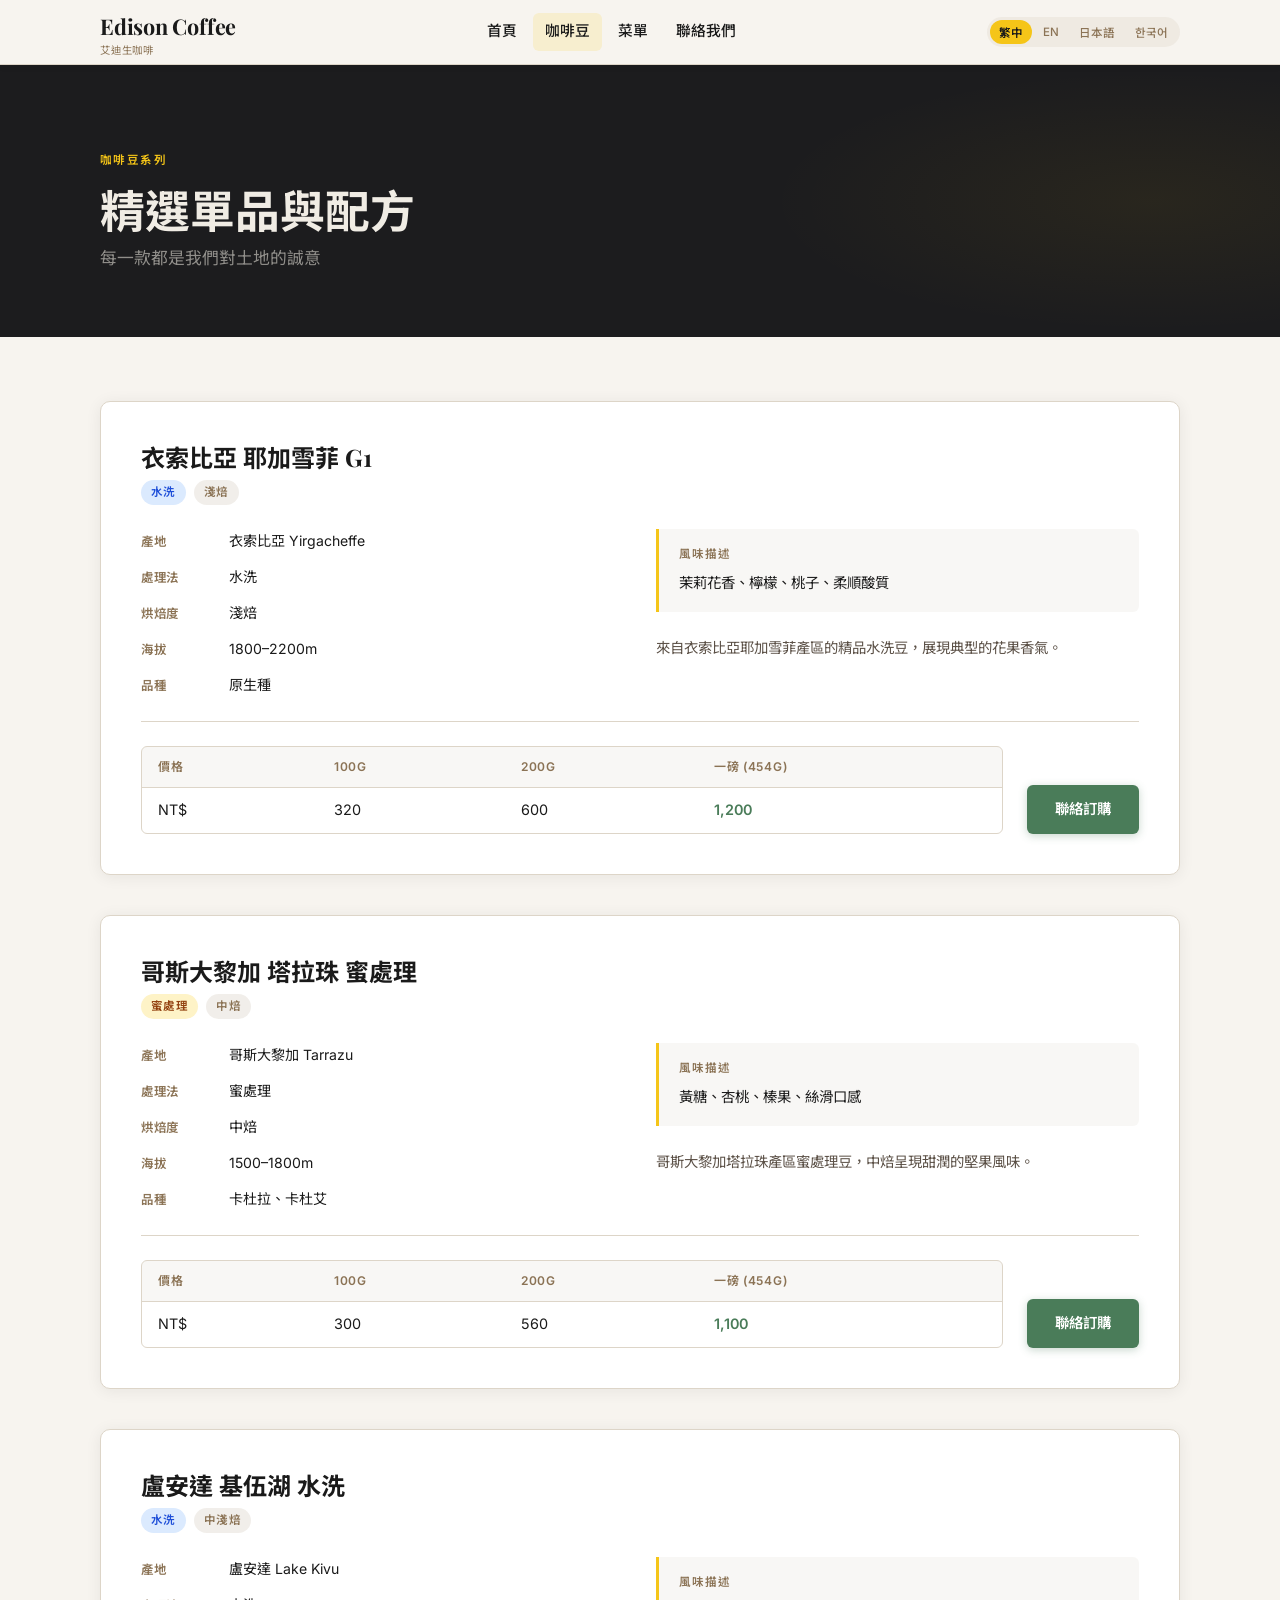
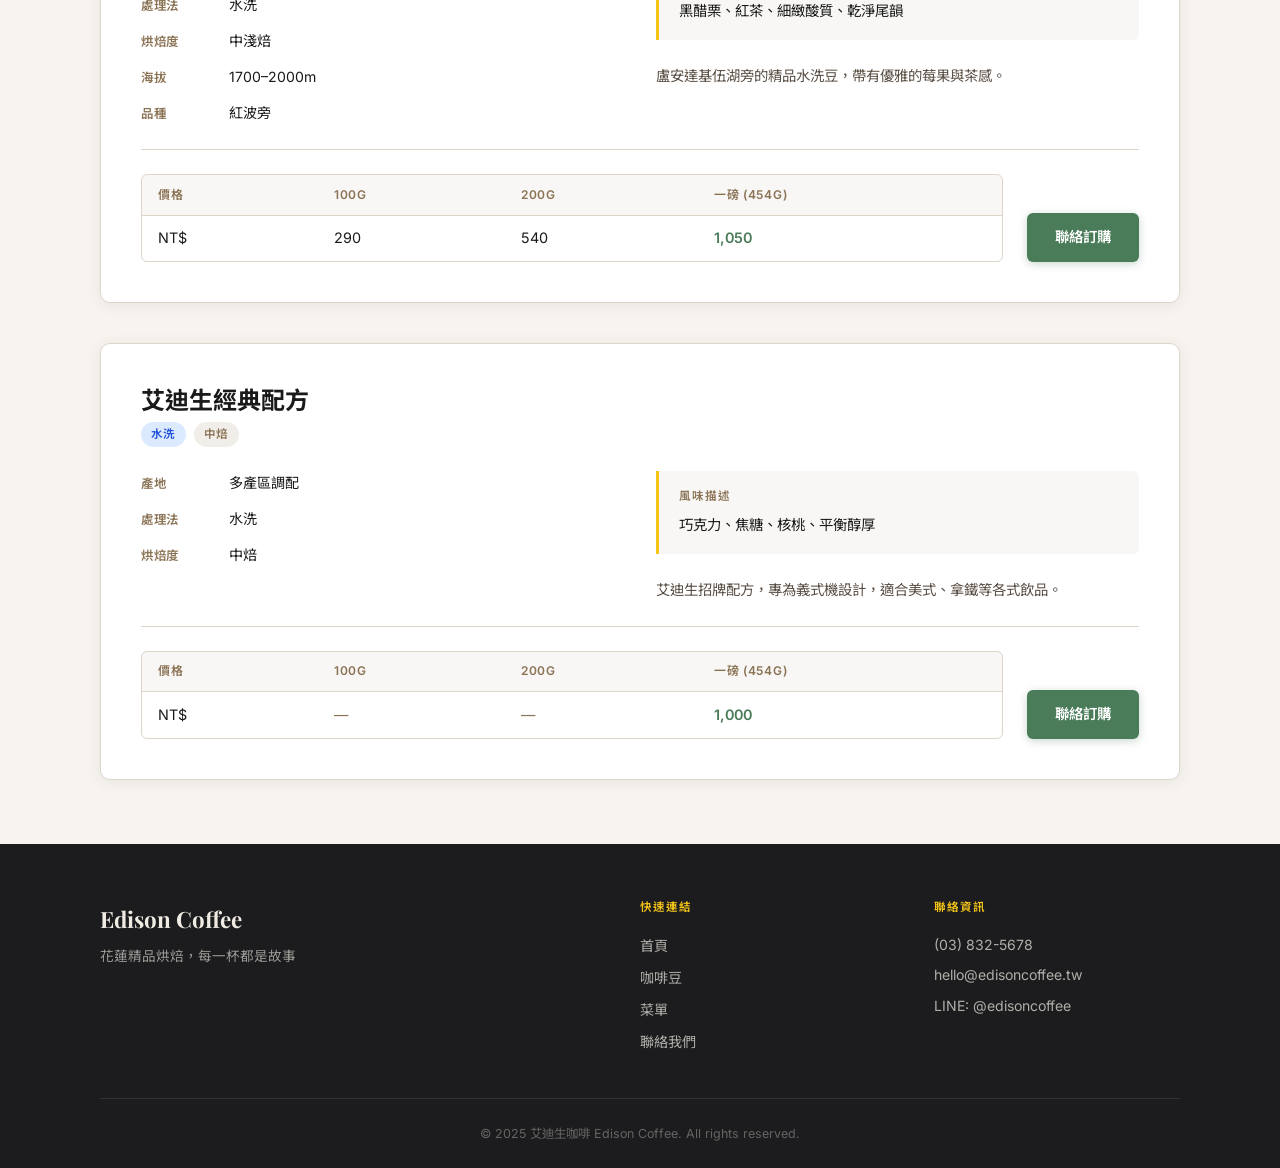
==== beans.html @ bc32d9b1 "Initial launch: Edison Coffee static site 4-page showcase site (Home, Beans, Menu, Contact) with ful" ====
<!DOCTYPE html>
<html lang="zh-Hant">
<head>
  <meta charset="UTF-8" />
  <meta name="viewport" content="width=device-width, initial-scale=1.0" />
  <title>咖啡豆 — Edison Coffee 艾迪生咖啡</title>
  <meta name="description" content="艾迪生咖啡精選單品與配方豆，水洗、蜜處理、日曬，產地直送新鮮烘焙。" />
  <link rel="preconnect" href="https://fonts.googleapis.com" />
  <link rel="preconnect" href="https://fonts.gstatic.com" crossorigin />
  <link rel="stylesheet" href="css/styles.css" />
</head>
<body>

<!-- ═══════════════════════════════════ NAV ══════════════════════════════════ -->
<nav class="nav">
  <div class="container nav-inner">
    <a href="index.html" class="nav-logo">
      Edison Coffee
      <span>艾迪生咖啡</span>
    </a>
    <div class="nav-links">
      <a href="index.html" data-i18n="nav.home">首頁</a>
      <a href="beans.html" class="active" data-i18n="nav.beans">咖啡豆</a>
      <a href="menu.html" data-i18n="nav.menu">菜單</a>
      <a href="contact.html" data-i18n="nav.contact">聯絡我們</a>
    </div>
    <div class="nav-right">
      <div class="lang-switcher">
        <button class="lang-btn" data-lang="zh-hant">繁中</button>
        <button class="lang-btn" data-lang="en">EN</button>
        <button class="lang-btn" data-lang="ja">日本語</button>
        <button class="lang-btn" data-lang="ko">한국어</button>
      </div>
    </div>
    <button class="hamburger" id="hamburger" aria-label="Menu" aria-expanded="false">
      <span></span><span></span><span></span>
    </button>
  </div>
  <div class="mobile-menu" id="mobile-menu">
    <a href="index.html" data-i18n="nav.home">首頁</a>
    <a href="beans.html" data-i18n="nav.beans">咖啡豆</a>
    <a href="menu.html" data-i18n="nav.menu">菜單</a>
    <a href="contact.html" data-i18n="nav.contact">聯絡我們</a>
    <div class="lang-switcher">
      <button class="lang-btn" data-lang="zh-hant">繁中</button>
      <button class="lang-btn" data-lang="en">EN</button>
      <button class="lang-btn" data-lang="ja">日本語</button>
      <button class="lang-btn" data-lang="ko">한국어</button>
    </div>
  </div>
</nav>

<!-- ═══════════════════════════════════ PAGE HERO ════════════════════════════ -->
<section class="page-hero">
  <div class="container page-hero-inner">
    <span class="section-label" data-i18n="beans.hero.label">咖啡豆系列</span>
    <h1 class="section-title" data-i18n="beans.hero.title">精選單品與配方</h1>
    <p class="section-sub" data-i18n="beans.hero.sub">每一款都是我們對土地的誠意</p>
  </div>
</section>

<!-- ═══════════════════════════════════ BEAN LIST ════════════════════════════ -->
<div class="container">
  <div class="beans-list">

    <!-- ── Bean 1: Ethiopia Yirgacheffe G1 ── -->
    <article class="bean-card">
      <div class="bean-card-header">
        <div>
          <h2 data-i18n="bean1.name">衣索比亞 耶加雪菲 G1</h2>
          <div class="bean-badges">
            <span class="badge badge-washed" data-i18n="beans.process.washed">水洗</span>
            <span class="badge badge-roast" data-i18n="beans.roast.light">淺焙</span>
          </div>
        </div>
      </div>

      <div class="bean-body">
        <div class="bean-meta">
          <div class="bean-meta-row">
            <span class="meta-label" data-i18n="beans.label.origin">產地</span>
            <span class="meta-value" data-i18n="bean1.origin">衣索比亞 Yirgacheffe</span>
          </div>
          <div class="bean-meta-row">
            <span class="meta-label" data-i18n="beans.label.process">處理法</span>
            <span class="meta-value" data-i18n="beans.process.washed">水洗</span>
          </div>
          <div class="bean-meta-row">
            <span class="meta-label" data-i18n="beans.label.roast">烘焙度</span>
            <span class="meta-value" data-i18n="beans.roast.light">淺焙</span>
          </div>
          <div class="bean-meta-row">
            <span class="meta-label" data-i18n="beans.label.altitude">海拔</span>
            <span class="meta-value">1800–2200m</span>
          </div>
          <div class="bean-meta-row">
            <span class="meta-label" data-i18n="beans.label.variety">品種</span>
            <span class="meta-value" data-i18n="bean1.variety">原生種</span>
          </div>
        </div>

        <div class="bean-right">
          <div class="bean-tasting">
            <div class="label" data-i18n="beans.label.tasting">風味描述</div>
            <div class="notes" data-i18n="bean1.tasting">茉莉花香、檸檬、桃子、柔順酸質</div>
          </div>
          <p class="bean-desc" data-i18n="bean1.desc">來自衣索比亞耶加雪菲產區的精品水洗豆，展現典型的花果香氣。</p>
        </div>
      </div>

      <div class="bean-card-footer">
        <div style="display:grid;grid-template-columns:1fr auto;gap:1.5rem;align-items:end;flex-wrap:wrap;">
          <div class="bean-pricing">
            <table class="price-table">
              <thead>
                <tr>
                  <th data-i18n="beans.label.price">價格</th>
                  <th data-i18n="beans.label.100g">100g</th>
                  <th data-i18n="beans.label.200g">200g</th>
                  <th data-i18n="beans.label.1lb">一磅 (454g)</th>
                </tr>
              </thead>
              <tbody>
                <tr>
                  <td>NT$</td>
                  <td>320</td>
                  <td>600</td>
                  <td>1,200</td>
                </tr>
              </tbody>
            </table>
          </div>
          <a href="contact.html" class="btn btn-green" data-i18n="beans.cta.order">聯絡訂購</a>
        </div>
      </div>
    </article>

    <!-- ── Bean 2: Costa Rica Tarrazu Honey ── -->
    <article class="bean-card">
      <div class="bean-card-header">
        <div>
          <h2 data-i18n="bean2.name">哥斯大黎加 塔拉珠 蜜處理</h2>
          <div class="bean-badges">
            <span class="badge badge-honey" data-i18n="beans.process.honey">蜜處理</span>
            <span class="badge badge-roast" data-i18n="beans.roast.medium">中焙</span>
          </div>
        </div>
      </div>

      <div class="bean-body">
        <div class="bean-meta">
          <div class="bean-meta-row">
            <span class="meta-label" data-i18n="beans.label.origin">產地</span>
            <span class="meta-value" data-i18n="bean2.origin">哥斯大黎加 Tarrazu</span>
          </div>
          <div class="bean-meta-row">
            <span class="meta-label" data-i18n="beans.label.process">處理法</span>
            <span class="meta-value" data-i18n="beans.process.honey">蜜處理</span>
          </div>
          <div class="bean-meta-row">
            <span class="meta-label" data-i18n="beans.label.roast">烘焙度</span>
            <span class="meta-value" data-i18n="beans.roast.medium">中焙</span>
          </div>
          <div class="bean-meta-row">
            <span class="meta-label" data-i18n="beans.label.altitude">海拔</span>
            <span class="meta-value">1500–1800m</span>
          </div>
          <div class="bean-meta-row">
            <span class="meta-label" data-i18n="beans.label.variety">品種</span>
            <span class="meta-value" data-i18n="bean2.variety">卡杜拉、卡杜艾</span>
          </div>
        </div>

        <div class="bean-right">
          <div class="bean-tasting">
            <div class="label" data-i18n="beans.label.tasting">風味描述</div>
            <div class="notes" data-i18n="bean2.tasting">黃糖、杏桃、榛果、絲滑口感</div>
          </div>
          <p class="bean-desc" data-i18n="bean2.desc">哥斯大黎加塔拉珠產區蜜處理豆，中焙呈現甜潤的堅果風味。</p>
        </div>
      </div>

      <div class="bean-card-footer">
        <div style="display:grid;grid-template-columns:1fr auto;gap:1.5rem;align-items:end;flex-wrap:wrap;">
          <div class="bean-pricing">
            <table class="price-table">
              <thead>
                <tr>
                  <th data-i18n="beans.label.price">價格</th>
                  <th data-i18n="beans.label.100g">100g</th>
                  <th data-i18n="beans.label.200g">200g</th>
                  <th data-i18n="beans.label.1lb">一磅 (454g)</th>
                </tr>
              </thead>
              <tbody>
                <tr>
                  <td>NT$</td>
                  <td>300</td>
                  <td>560</td>
                  <td>1,100</td>
                </tr>
              </tbody>
            </table>
          </div>
          <a href="contact.html" class="btn btn-green" data-i18n="beans.cta.order">聯絡訂購</a>
        </div>
      </div>
    </article>

    <!-- ── Bean 3: Rwanda Lake Kivu Washed ── -->
    <article class="bean-card">
      <div class="bean-card-header">
        <div>
          <h2 data-i18n="bean3.name">盧安達 基伍湖 水洗</h2>
          <div class="bean-badges">
            <span class="badge badge-washed" data-i18n="beans.process.washed">水洗</span>
            <span class="badge badge-roast" data-i18n="beans.roast.medium_light">中淺焙</span>
          </div>
        </div>
      </div>

      <div class="bean-body">
        <div class="bean-meta">
          <div class="bean-meta-row">
            <span class="meta-label" data-i18n="beans.label.origin">產地</span>
            <span class="meta-value" data-i18n="bean3.origin">盧安達 Lake Kivu</span>
          </div>
          <div class="bean-meta-row">
            <span class="meta-label" data-i18n="beans.label.process">處理法</span>
            <span class="meta-value" data-i18n="beans.process.washed">水洗</span>
          </div>
          <div class="bean-meta-row">
            <span class="meta-label" data-i18n="beans.label.roast">烘焙度</span>
            <span class="meta-value" data-i18n="beans.roast.medium_light">中淺焙</span>
          </div>
          <div class="bean-meta-row">
            <span class="meta-label" data-i18n="beans.label.altitude">海拔</span>
            <span class="meta-value">1700–2000m</span>
          </div>
          <div class="bean-meta-row">
            <span class="meta-label" data-i18n="beans.label.variety">品種</span>
            <span class="meta-value" data-i18n="bean3.variety">紅波旁</span>
          </div>
        </div>

        <div class="bean-right">
          <div class="bean-tasting">
            <div class="label" data-i18n="beans.label.tasting">風味描述</div>
            <div class="notes" data-i18n="bean3.tasting">黑醋栗、紅茶、細緻酸質、乾淨尾韻</div>
          </div>
          <p class="bean-desc" data-i18n="bean3.desc">盧安達基伍湖旁的精品水洗豆，帶有優雅的莓果與茶感。</p>
        </div>
      </div>

      <div class="bean-card-footer">
        <div style="display:grid;grid-template-columns:1fr auto;gap:1.5rem;align-items:end;flex-wrap:wrap;">
          <div class="bean-pricing">
            <table class="price-table">
              <thead>
                <tr>
                  <th data-i18n="beans.label.price">價格</th>
                  <th data-i18n="beans.label.100g">100g</th>
                  <th data-i18n="beans.label.200g">200g</th>
                  <th data-i18n="beans.label.1lb">一磅 (454g)</th>
                </tr>
              </thead>
              <tbody>
                <tr>
                  <td>NT$</td>
                  <td>290</td>
                  <td>540</td>
                  <td>1,050</td>
                </tr>
              </tbody>
            </table>
          </div>
          <a href="contact.html" class="btn btn-green" data-i18n="beans.cta.order">聯絡訂購</a>
        </div>
      </div>
    </article>

    <!-- ── Bean 4: Edison House Blend ── -->
    <article class="bean-card">
      <div class="bean-card-header">
        <div>
          <h2 data-i18n="bean4.name">艾迪生經典配方</h2>
          <div class="bean-badges">
            <span class="badge badge-washed" data-i18n="beans.process.washed">水洗</span>
            <span class="badge badge-roast" data-i18n="beans.roast.medium">中焙</span>
          </div>
        </div>
      </div>

      <div class="bean-body">
        <div class="bean-meta">
          <div class="bean-meta-row">
            <span class="meta-label" data-i18n="beans.label.origin">產地</span>
            <span class="meta-value" data-i18n="bean4.origin">多產區調配</span>
          </div>
          <div class="bean-meta-row">
            <span class="meta-label" data-i18n="beans.label.process">處理法</span>
            <span class="meta-value" data-i18n="beans.process.washed">水洗</span>
          </div>
          <div class="bean-meta-row">
            <span class="meta-label" data-i18n="beans.label.roast">烘焙度</span>
            <span class="meta-value" data-i18n="beans.roast.medium">中焙</span>
          </div>
        </div>

        <div class="bean-right">
          <div class="bean-tasting">
            <div class="label" data-i18n="beans.label.tasting">風味描述</div>
            <div class="notes" data-i18n="bean4.tasting">巧克力、焦糖、核桃、平衡醇厚</div>
          </div>
          <p class="bean-desc" data-i18n="bean4.desc">艾迪生招牌配方，專為義式機設計，適合美式、拿鐵等各式飲品。</p>
        </div>
      </div>

      <div class="bean-card-footer">
        <div style="display:grid;grid-template-columns:1fr auto;gap:1.5rem;align-items:end;flex-wrap:wrap;">
          <div class="bean-pricing">
            <table class="price-table">
              <thead>
                <tr>
                  <th data-i18n="beans.label.price">價格</th>
                  <th data-i18n="beans.label.100g">100g</th>
                  <th data-i18n="beans.label.200g">200g</th>
                  <th data-i18n="beans.label.1lb">一磅 (454g)</th>
                </tr>
              </thead>
              <tbody>
                <tr>
                  <td>NT$</td>
                  <td class="price-unavail">—</td>
                  <td class="price-unavail">—</td>
                  <td>1,000</td>
                </tr>
              </tbody>
            </table>
          </div>
          <a href="contact.html" class="btn btn-green" data-i18n="beans.cta.order">聯絡訂購</a>
        </div>
      </div>
    </article>

  </div>
</div>

<!-- ═══════════════════════════════════ FOOTER ════════════════════════════════ -->
<footer class="footer">
  <div class="container">
    <div class="footer-grid">
      <div class="footer-brand">
        <div class="logo">Edison Coffee</div>
        <p data-i18n="footer.tagline">花蓮精品烘焙，每一杯都是故事</p>
      </div>
      <div>
        <h4 data-i18n="footer.quicklinks">快速連結</h4>
        <div class="footer-links">
          <a href="index.html" data-i18n="nav.home">首頁</a>
          <a href="beans.html" data-i18n="nav.beans">咖啡豆</a>
          <a href="menu.html" data-i18n="nav.menu">菜單</a>
          <a href="contact.html" data-i18n="nav.contact">聯絡我們</a>
        </div>
      </div>
      <div>
        <h4 data-i18n="footer.contact">聯絡資訊</h4>
        <div class="footer-contact-info">
          <p>(03) 832-5678</p>
          <p>hello@edisoncoffee.tw</p>
          <p>LINE: @edisoncoffee</p>
        </div>
      </div>
    </div>
    <div class="footer-bottom" data-i18n="footer.copyright">© 2025 艾迪生咖啡 Edison Coffee. All rights reserved.</div>
  </div>
</footer>

<script src="js/translations.js"></script>
<script src="js/i18n.js"></script>
</body>
</html>
---- css/styles.css ----
/* ============================================================
   Edison Coffee — Static Site Styles
   Brand palette: warm parchment bg, Playfair headings, Inter body
   ============================================================ */

@import url('https://fonts.googleapis.com/css2?family=Playfair+Display:ital,wght@0,400;0,600;0,700;1,400;1,600&family=Inter:wght@300;400;500;600&family=Noto+Sans+TC:wght@300;400;500&family=Noto+Sans+JP:wght@300;400;500&family=Noto+Sans+KR:wght@300;400;500&display=swap');

/* ── CSS Variables ──────────────────────────────────────── */
:root {
  --bg-light:      #f7f4ef;
  --bg-dark:       #1c1c1e;
  --accent-yellow: #f5c518;
  --accent-green:  #4a7c59;
  --text-dark:     #1a1a1a;
  --text-light:    #f0ece4;
  --muted-warm:    #8b7355;
  --border:        #ddd5c8;
  --card-bg:       #ffffff;
  --shadow:        0 2px 16px rgba(26,26,26,0.07);
  --shadow-hover:  0 6px 32px rgba(26,26,26,0.13);
  --radius:        10px;
  --radius-sm:     6px;
  --transition:    0.22s ease;

  --font-heading: 'Playfair Display', 'Noto Sans TC', 'Noto Sans JP', 'Noto Sans KR', Georgia, serif;
  --font-body:    'Inter', 'Noto Sans TC', 'Noto Sans JP', 'Noto Sans KR', sans-serif;
}

/* ── Reset & Base ───────────────────────────────────────── */
*, *::before, *::after { box-sizing: border-box; margin: 0; padding: 0; }

html { scroll-behavior: smooth; font-size: 16px; }

body {
  font-family: var(--font-body);
  background: var(--bg-light);
  color: var(--text-dark);
  line-height: 1.7;
  min-height: 100vh;
}

img { max-width: 100%; display: block; }
a { color: inherit; text-decoration: none; }
ul { list-style: none; }

h1, h2, h3, h4 {
  font-family: var(--font-heading);
  line-height: 1.25;
  font-weight: 600;
}

/* ── Layout helpers ─────────────────────────────────────── */
.container {
  max-width: 1120px;
  margin: 0 auto;
  padding: 0 1.25rem;
}

.section { padding: 5rem 0; }
.section-sm { padding: 3rem 0; }

/* ── NAV ────────────────────────────────────────────────── */
.nav {
  position: sticky;
  top: 0;
  z-index: 100;
  background: var(--bg-light);
  border-bottom: 1px solid var(--border);
  box-shadow: 0 1px 8px rgba(26,26,26,0.06);
}

.nav-inner {
  display: flex;
  align-items: center;
  justify-content: space-between;
  height: 64px;
  gap: 1rem;
}

.nav-logo {
  font-family: var(--font-heading);
  font-size: 1.35rem;
  font-weight: 700;
  color: var(--text-dark);
  white-space: nowrap;
  letter-spacing: -0.01em;
}
.nav-logo span {
  display: block;
  font-size: 0.65rem;
  font-family: var(--font-body);
  font-weight: 400;
  color: var(--muted-warm);
  letter-spacing: 0.08em;
  text-transform: uppercase;
  line-height: 1;
  margin-top: 1px;
}

.nav-links {
  display: flex;
  align-items: center;
  gap: 0.25rem;
}
.nav-links a {
  padding: 0.4rem 0.75rem;
  border-radius: var(--radius-sm);
  font-size: 0.92rem;
  font-weight: 500;
  color: var(--text-dark);
  transition: background var(--transition), color var(--transition);
}
.nav-links a:hover,
.nav-links a.active {
  background: rgba(245,197,24,0.15);
  color: var(--text-dark);
}

.nav-right {
  display: flex;
  align-items: center;
  gap: 0.5rem;
}

/* Language switcher */
.lang-switcher {
  display: flex;
  align-items: center;
  gap: 2px;
  background: rgba(139,115,85,0.08);
  border-radius: 999px;
  padding: 3px;
}
.lang-btn {
  border: none;
  background: transparent;
  cursor: pointer;
  font-family: var(--font-body);
  font-size: 0.72rem;
  font-weight: 500;
  color: var(--muted-warm);
  padding: 4px 9px;
  border-radius: 999px;
  transition: background var(--transition), color var(--transition);
  white-space: nowrap;
}
.lang-btn:hover { color: var(--text-dark); background: rgba(245,197,24,0.2); }
.lang-btn.lang-active {
  background: var(--accent-yellow);
  color: var(--text-dark);
  font-weight: 600;
}

/* Hamburger */
.hamburger {
  display: none;
  flex-direction: column;
  gap: 5px;
  background: none;
  border: none;
  cursor: pointer;
  padding: 6px;
  border-radius: var(--radius-sm);
}
.hamburger span {
  display: block;
  width: 22px;
  height: 2px;
  background: var(--text-dark);
  border-radius: 2px;
  transition: transform var(--transition), opacity var(--transition);
}

/* Mobile menu */
.mobile-menu {
  display: none;
  flex-direction: column;
  gap: 0;
  background: var(--bg-light);
  border-top: 1px solid var(--border);
  padding: 0.5rem 0 1rem;
}
.mobile-menu.open { display: flex; }
.mobile-menu a {
  padding: 0.75rem 1.25rem;
  font-size: 1rem;
  font-weight: 500;
  color: var(--text-dark);
  transition: background var(--transition);
}
.mobile-menu a:hover { background: rgba(245,197,24,0.1); }
.mobile-menu .lang-switcher {
  margin: 0.5rem 1.25rem 0;
  align-self: flex-start;
}

/* ── FOOTER ─────────────────────────────────────────────── */
.footer {
  background: var(--bg-dark);
  color: var(--text-light);
  padding: 3.5rem 0 1.5rem;
}
.footer-grid {
  display: grid;
  grid-template-columns: 2fr 1fr 1fr;
  gap: 3rem;
  padding-bottom: 2.5rem;
  border-bottom: 1px solid rgba(240,236,228,0.1);
}
.footer-brand .logo {
  font-family: var(--font-heading);
  font-size: 1.4rem;
  font-weight: 700;
  margin-bottom: 0.5rem;
}
.footer-brand p {
  font-size: 0.85rem;
  color: rgba(240,236,228,0.6);
  line-height: 1.6;
}
.footer h4 {
  font-family: var(--font-body);
  font-size: 0.72rem;
  font-weight: 600;
  text-transform: uppercase;
  letter-spacing: 0.1em;
  color: var(--accent-yellow);
  margin-bottom: 1rem;
}
.footer-links a {
  display: block;
  font-size: 0.88rem;
  color: rgba(240,236,228,0.7);
  padding: 0.25rem 0;
  transition: color var(--transition);
}
.footer-links a:hover { color: var(--text-light); }
.footer-contact-info p {
  font-size: 0.88rem;
  color: rgba(240,236,228,0.7);
  padding: 0.2rem 0;
}
.footer-bottom {
  margin-top: 1.5rem;
  font-size: 0.78rem;
  color: rgba(240,236,228,0.35);
  text-align: center;
}

/* ── BUTTONS ────────────────────────────────────────────── */
.btn {
  display: inline-flex;
  align-items: center;
  gap: 0.5rem;
  padding: 0.75rem 1.75rem;
  border-radius: var(--radius-sm);
  font-family: var(--font-body);
  font-size: 0.9rem;
  font-weight: 600;
  cursor: pointer;
  transition: transform var(--transition), box-shadow var(--transition), background var(--transition);
  border: none;
  text-decoration: none;
}
.btn:hover { transform: translateY(-1px); }

.btn-primary {
  background: var(--accent-yellow);
  color: var(--text-dark);
  box-shadow: 0 2px 8px rgba(245,197,24,0.35);
}
.btn-primary:hover { box-shadow: 0 6px 20px rgba(245,197,24,0.45); }

.btn-outline {
  background: transparent;
  color: var(--text-dark);
  border: 1.5px solid var(--text-dark);
}
.btn-outline:hover { background: var(--text-dark); color: var(--text-light); }

.btn-green {
  background: var(--accent-green);
  color: #fff;
  box-shadow: 0 2px 8px rgba(74,124,89,0.3);
}
.btn-green:hover { box-shadow: 0 6px 20px rgba(74,124,89,0.4); }

.btn-sm { padding: 0.5rem 1.1rem; font-size: 0.82rem; }

/* ── BADGES ─────────────────────────────────────────────── */
.badge {
  display: inline-block;
  padding: 3px 10px;
  border-radius: 999px;
  font-size: 0.72rem;
  font-weight: 600;
  letter-spacing: 0.04em;
  text-transform: uppercase;
}
.badge-washed  { background: #dbeafe; color: #1d4ed8; }
.badge-honey   { background: #fef3c7; color: #92400e; }
.badge-natural { background: #ffe4d4; color: #9a3412; }
.badge-roast   { background: rgba(139,115,85,0.12); color: var(--muted-warm); }

/* ── SECTION LABELS ─────────────────────────────────────── */
.section-label {
  display: inline-block;
  font-size: 0.72rem;
  font-weight: 600;
  text-transform: uppercase;
  letter-spacing: 0.12em;
  color: var(--accent-green);
  margin-bottom: 0.75rem;
}
.section-title {
  font-size: clamp(1.8rem, 4vw, 2.8rem);
  font-weight: 700;
  line-height: 1.2;
  margin-bottom: 1rem;
}
.section-sub {
  font-size: 1.05rem;
  color: var(--muted-warm);
  max-width: 560px;
}

/* ── DIVIDER ────────────────────────────────────────────── */
.divider {
  width: 48px;
  height: 3px;
  background: var(--accent-yellow);
  border-radius: 2px;
  margin: 1.25rem 0 2rem;
}

/* ── HOME HERO ──────────────────────────────────────────── */
.hero {
  background: var(--bg-dark);
  color: var(--text-light);
  padding: 7rem 0 6rem;
  position: relative;
  overflow: hidden;
}
.hero::before {
  content: '';
  position: absolute;
  inset: 0;
  background:
    radial-gradient(ellipse 60% 70% at 80% 50%, rgba(245,197,24,0.08) 0%, transparent 70%),
    radial-gradient(ellipse 40% 50% at 20% 80%, rgba(74,124,89,0.07) 0%, transparent 60%);
  pointer-events: none;
}
/* Decorative coffee ring */
.hero::after {
  content: '';
  position: absolute;
  right: -80px;
  top: 50%;
  transform: translateY(-50%);
  width: 520px;
  height: 520px;
  border-radius: 50%;
  border: 60px solid rgba(245,197,24,0.04);
  pointer-events: none;
}

.hero-inner {
  position: relative;
  z-index: 1;
  max-width: 680px;
}
.hero-eyebrow {
  display: inline-block;
  font-size: 0.78rem;
  font-weight: 500;
  letter-spacing: 0.15em;
  text-transform: uppercase;
  color: var(--accent-yellow);
  margin-bottom: 1.25rem;
  opacity: 0.9;
}
.hero h1 {
  font-size: clamp(2.8rem, 7vw, 5rem);
  font-weight: 700;
  line-height: 1.08;
  letter-spacing: -0.02em;
  margin-bottom: 0.5rem;
}
.hero h1 .zh {
  display: block;
  font-size: clamp(1.4rem, 3.5vw, 2.2rem);
  font-weight: 400;
  font-style: italic;
  color: rgba(240,236,228,0.55);
  letter-spacing: 0.05em;
  margin-top: 0.25rem;
}
.hero-tagline {
  font-size: clamp(1rem, 2vw, 1.2rem);
  color: rgba(240,236,228,0.7);
  margin: 1.5rem 0 2.5rem;
  max-width: 440px;
}
.hero-actions { display: flex; gap: 1rem; flex-wrap: wrap; }

/* ── HOME ABOUT ─────────────────────────────────────────── */
.about-grid {
  display: grid;
  grid-template-columns: 1fr 1fr;
  gap: 5rem;
  align-items: start;
}
.about-text p {
  color: #4a4035;
  margin-bottom: 1.1rem;
  font-size: 0.97rem;
}

.about-visual {
  position: relative;
}
.about-card {
  background: var(--bg-dark);
  color: var(--text-light);
  border-radius: var(--radius);
  padding: 2.5rem;
  position: sticky;
  top: 90px;
}
.about-card .big-num {
  font-family: var(--font-heading);
  font-size: 5rem;
  font-weight: 700;
  color: var(--accent-yellow);
  line-height: 1;
  margin-bottom: 0.5rem;
}
.about-card p { font-size: 0.9rem; color: rgba(240,236,228,0.6); line-height: 1.6; }

/* ── VALUES ─────────────────────────────────────────────── */
.values-bg { background: var(--bg-dark); color: var(--text-light); }
.values-bg .section-label { color: var(--accent-yellow); }
.values-bg .section-title { color: var(--text-light); }
.values-grid {
  display: grid;
  grid-template-columns: repeat(3, 1fr);
  gap: 2rem;
  margin-top: 3rem;
}
.value-card {
  border: 1px solid rgba(240,236,228,0.1);
  border-radius: var(--radius);
  padding: 2rem;
  transition: border-color var(--transition), background var(--transition);
}
.value-card:hover {
  border-color: var(--accent-yellow);
  background: rgba(245,197,24,0.05);
}
.value-icon {
  font-size: 1.8rem;
  margin-bottom: 1rem;
}
.value-card h3 {
  font-size: 1.05rem;
  font-weight: 600;
  margin-bottom: 0.5rem;
  color: var(--text-light);
}
.value-card p { font-size: 0.88rem; color: rgba(240,236,228,0.55); line-height: 1.65; }

/* ── FEATURED COFFEES PREVIEW ───────────────────────────── */
.featured-grid {
  display: grid;
  grid-template-columns: repeat(3, 1fr);
  gap: 1.5rem;
  margin: 2.5rem 0 3rem;
}
.featured-card {
  background: var(--card-bg);
  border-radius: var(--radius);
  padding: 1.75rem;
  border: 1px solid var(--border);
  transition: transform var(--transition), box-shadow var(--transition);
  display: flex;
  flex-direction: column;
  gap: 0.75rem;
}
.featured-card:hover {
  transform: translateY(-3px);
  box-shadow: var(--shadow-hover);
}
.featured-card-top { display: flex; gap: 0.5rem; flex-wrap: wrap; }
.featured-card h3 { font-size: 1.05rem; font-weight: 600; }
.featured-card .origin { font-size: 0.8rem; color: var(--muted-warm); }
.featured-card .tasting { font-size: 0.85rem; color: #5a4f45; border-top: 1px solid var(--border); padding-top: 0.75rem; }

/* ── BEANS PAGE ─────────────────────────────────────────── */
.page-hero {
  background: var(--bg-dark);
  color: var(--text-light);
  padding: 5rem 0 4rem;
  position: relative;
  overflow: hidden;
}
.page-hero::before {
  content: '';
  position: absolute;
  inset: 0;
  background: radial-gradient(ellipse 50% 80% at 90% 50%, rgba(245,197,24,0.06) 0%, transparent 60%);
  pointer-events: none;
}
.page-hero-inner { position: relative; z-index: 1; }
.page-hero .section-label { color: var(--accent-yellow); }
.page-hero .section-title { color: var(--text-light); margin-bottom: 0.5rem; }
.page-hero .section-sub { color: rgba(240,236,228,0.55); }

.beans-list {
  display: flex;
  flex-direction: column;
  gap: 2.5rem;
  padding: 4rem 0;
}

.bean-card {
  background: var(--card-bg);
  border: 1px solid var(--border);
  border-radius: var(--radius);
  padding: 2.5rem;
  box-shadow: var(--shadow);
  transition: box-shadow var(--transition);
}
.bean-card:hover { box-shadow: var(--shadow-hover); }

.bean-card-header {
  display: flex;
  align-items: flex-start;
  justify-content: space-between;
  gap: 1.5rem;
  flex-wrap: wrap;
  margin-bottom: 1.5rem;
}
.bean-card-header h2 { font-size: 1.5rem; font-weight: 700; }
.bean-badges { display: flex; gap: 0.5rem; flex-wrap: wrap; margin-top: 0.5rem; }

.bean-body {
  display: grid;
  grid-template-columns: 1fr 1fr;
  gap: 2rem;
}
.bean-meta { display: flex; flex-direction: column; gap: 0.75rem; }
.bean-meta-row {
  display: flex;
  gap: 0.5rem;
  font-size: 0.88rem;
  align-items: baseline;
}
.bean-meta-row .meta-label {
  font-weight: 600;
  color: var(--muted-warm);
  min-width: 80px;
  font-size: 0.78rem;
  text-transform: uppercase;
  letter-spacing: 0.05em;
}
.bean-meta-row .meta-value { color: var(--text-dark); }

.bean-right { display: flex; flex-direction: column; gap: 1.5rem; }

.bean-tasting {
  background: rgba(139,115,85,0.06);
  border-left: 3px solid var(--accent-yellow);
  padding: 1rem 1.25rem;
  border-radius: 0 var(--radius-sm) var(--radius-sm) 0;
}
.bean-tasting .label { font-size: 0.72rem; font-weight: 600; text-transform: uppercase; letter-spacing: 0.08em; color: var(--muted-warm); margin-bottom: 0.4rem; }
.bean-tasting .notes { font-size: 0.9rem; color: var(--text-dark); }

.bean-desc { font-size: 0.9rem; color: #5a4f45; line-height: 1.65; }

.bean-pricing {
  border: 1px solid var(--border);
  border-radius: var(--radius-sm);
  overflow: hidden;
}
.price-table { width: 100%; border-collapse: collapse; }
.price-table th {
  background: rgba(139,115,85,0.06);
  font-size: 0.75rem;
  font-weight: 600;
  text-transform: uppercase;
  letter-spacing: 0.06em;
  color: var(--muted-warm);
  padding: 0.6rem 1rem;
  text-align: left;
  border-bottom: 1px solid var(--border);
}
.price-table td {
  padding: 0.65rem 1rem;
  font-size: 0.9rem;
  border-bottom: 1px solid rgba(221,213,200,0.5);
}
.price-table tr:last-child td { border-bottom: none; }
.price-table td:last-child { font-weight: 600; color: var(--accent-green); }
.price-unavail { color: var(--muted-warm) !important; font-weight: 400 !important; }

.bean-card-footer { margin-top: 1.5rem; padding-top: 1.5rem; border-top: 1px solid var(--border); }

/* ── MENU PAGE ──────────────────────────────────────────── */
.menu-grid {
  display: grid;
  grid-template-columns: 1fr 1fr;
  gap: 3rem;
  padding: 4rem 0;
}
.menu-category { }
.menu-cat-title {
  font-family: var(--font-heading);
  font-size: 1.3rem;
  font-weight: 600;
  padding-bottom: 0.75rem;
  border-bottom: 2px solid var(--accent-yellow);
  margin-bottom: 1.5rem;
}
.menu-item {
  display: flex;
  justify-content: space-between;
  align-items: flex-start;
  padding: 1rem 0;
  border-bottom: 1px solid rgba(221,213,200,0.5);
  gap: 1rem;
}
.menu-item:last-child { border-bottom: none; }
.menu-item-info { flex: 1; }
.menu-item-name { font-weight: 600; font-size: 0.97rem; margin-bottom: 0.2rem; }
.menu-item-desc { font-size: 0.82rem; color: var(--muted-warm); line-height: 1.55; }
.menu-item-price {
  font-weight: 700;
  font-size: 0.97rem;
  color: var(--accent-green);
  white-space: nowrap;
  padding-top: 2px;
}

.menu-note-box {
  background: rgba(139,115,85,0.07);
  border: 1px solid var(--border);
  border-radius: var(--radius);
  padding: 1.25rem 1.5rem;
  font-size: 0.85rem;
  color: var(--muted-warm);
  margin-top: 1rem;
}

/* ── CONTACT PAGE ───────────────────────────────────────── */
.contact-grid {
  display: grid;
  grid-template-columns: 1fr 1fr;
  gap: 4rem;
  padding: 4rem 0;
  align-items: start;
}

.contact-info-block {
  display: flex;
  flex-direction: column;
  gap: 2rem;
}
.contact-info-card {
  background: var(--card-bg);
  border: 1px solid var(--border);
  border-radius: var(--radius);
  padding: 1.75rem;
  box-shadow: var(--shadow);
}
.contact-info-card .card-title {
  font-size: 0.72rem;
  font-weight: 700;
  text-transform: uppercase;
  letter-spacing: 0.1em;
  color: var(--accent-green);
  margin-bottom: 0.5rem;
}
.contact-info-card .card-value {
  font-size: 1.05rem;
  font-weight: 500;
  color: var(--text-dark);
}
.contact-info-card .card-sub {
  font-size: 0.85rem;
  color: var(--muted-warm);
  margin-top: 0.25rem;
}
.contact-info-card .map-link {
  display: inline-flex;
  align-items: center;
  gap: 0.35rem;
  margin-top: 0.75rem;
  font-size: 0.85rem;
  font-weight: 600;
  color: var(--accent-green);
}
.contact-info-card .map-link:hover { text-decoration: underline; }

.contact-channels {
  display: flex;
  flex-direction: column;
  gap: 0.75rem;
}
.channel-row {
  display: flex;
  align-items: center;
  gap: 1rem;
  background: var(--card-bg);
  border: 1px solid var(--border);
  border-radius: var(--radius-sm);
  padding: 1rem 1.25rem;
}
.channel-icon {
  width: 40px;
  height: 40px;
  border-radius: 50%;
  display: flex;
  align-items: center;
  justify-content: center;
  font-size: 1.1rem;
  flex-shrink: 0;
}
.channel-icon.green { background: rgba(74,124,89,0.12); }
.channel-icon.yellow { background: rgba(245,197,24,0.15); }
.channel-icon.blue { background: rgba(59,130,246,0.1); }
.channel-label { font-size: 0.72rem; font-weight: 600; text-transform: uppercase; letter-spacing: 0.07em; color: var(--muted-warm); }
.channel-value { font-size: 0.95rem; font-weight: 600; color: var(--text-dark); }

/* Order steps */
.order-steps {
  display: flex;
  flex-direction: column;
  gap: 0;
}
.order-step {
  display: flex;
  gap: 1.25rem;
  padding: 1.5rem 0;
  border-bottom: 1px solid rgba(221,213,200,0.5);
}
.order-step:last-child { border-bottom: none; }
.step-num {
  width: 36px;
  height: 36px;
  border-radius: 50%;
  background: var(--accent-yellow);
  color: var(--text-dark);
  font-weight: 700;
  font-size: 0.9rem;
  display: flex;
  align-items: center;
  justify-content: center;
  flex-shrink: 0;
  margin-top: 2px;
}
.step-content h4 { font-size: 0.97rem; font-weight: 600; margin-bottom: 0.3rem; }
.step-content p { font-size: 0.87rem; color: var(--muted-warm); line-height: 1.6; }

/* ── RESPONSIVE ─────────────────────────────────────────── */
@media (max-width: 900px) {
  .nav-links, .nav-right { display: none; }
  .hamburger { display: flex; }

  .about-grid { grid-template-columns: 1fr; gap: 2.5rem; }
  .about-card { position: static; }
  .values-grid { grid-template-columns: 1fr 1fr; }
  .featured-grid { grid-template-columns: 1fr 1fr; }
  .footer-grid { grid-template-columns: 1fr 1fr; }
  .footer-grid > *:first-child { grid-column: 1 / -1; }
}

@media (max-width: 640px) {
  .section { padding: 3rem 0; }
  .hero { padding: 5rem 0 4rem; }
  .hero::after { display: none; }
  .values-grid { grid-template-columns: 1fr; }
  .featured-grid { grid-template-columns: 1fr; }
  .bean-body { grid-template-columns: 1fr; gap: 1.5rem; }
  .bean-card { padding: 1.5rem; }
  .bean-card-header { flex-direction: column; }
  .menu-grid { grid-template-columns: 1fr; gap: 2rem; }
  .contact-grid { grid-template-columns: 1fr; gap: 2.5rem; }
  .footer-grid { grid-template-columns: 1fr; gap: 2rem; }
  .hero-actions { flex-direction: column; }
  .btn { width: 100%; justify-content: center; }
}

/* ── ANIMATIONS ─────────────────────────────────────────── */
@keyframes fadeUp {
  from { opacity: 0; transform: translateY(18px); }
  to   { opacity: 1; transform: translateY(0); }
}
.fade-up {
  animation: fadeUp 0.55s ease both;
}
.fade-up-1 { animation-delay: 0.05s; }
.fade-up-2 { animation-delay: 0.15s; }
.fade-up-3 { animation-delay: 0.25s; }
.fade-up-4 { animation-delay: 0.35s; }

/* ── UTILITIES ──────────────────────────────────────────── */
.text-center { text-align: center; }
.mt-1 { margin-top: 0.5rem; }
.mt-2 { margin-top: 1rem; }
.mt-3 { margin-top: 1.5rem; }
.flex-between { display: flex; justify-content: space-between; align-items: center; }
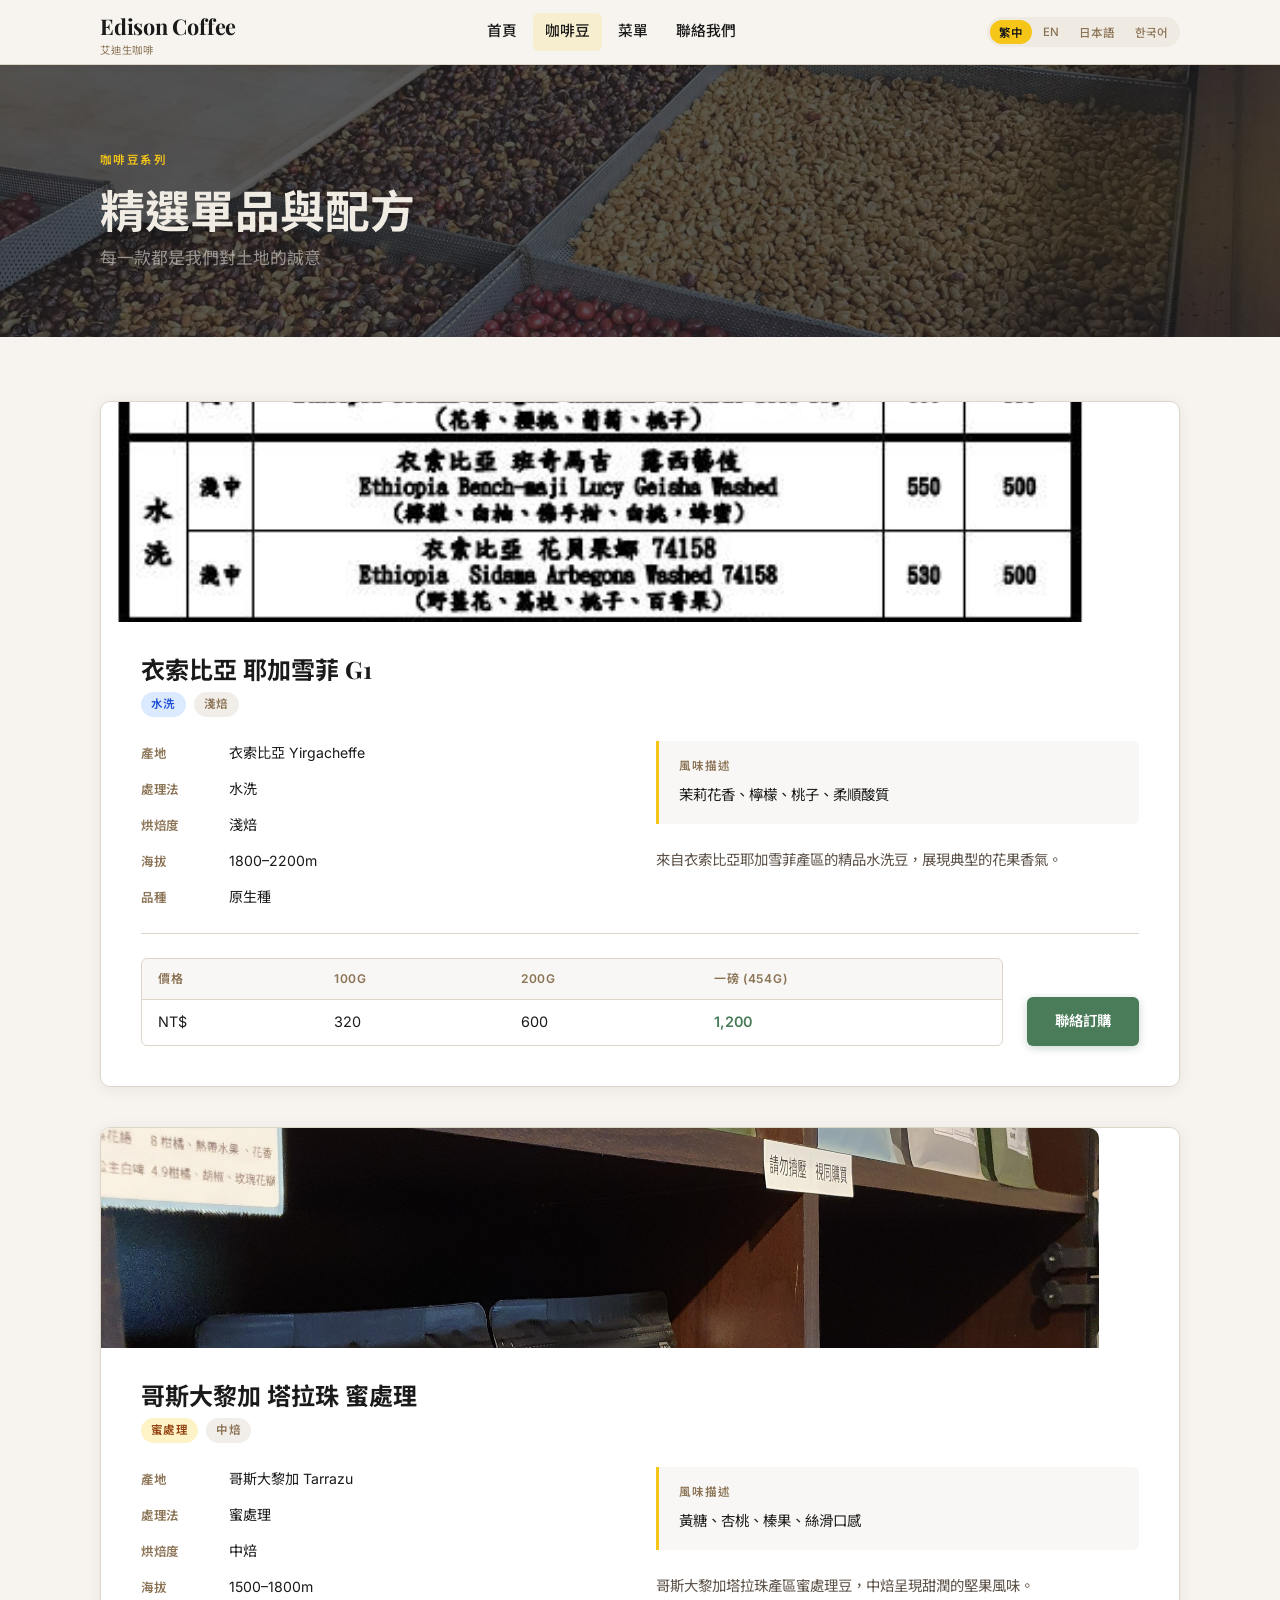
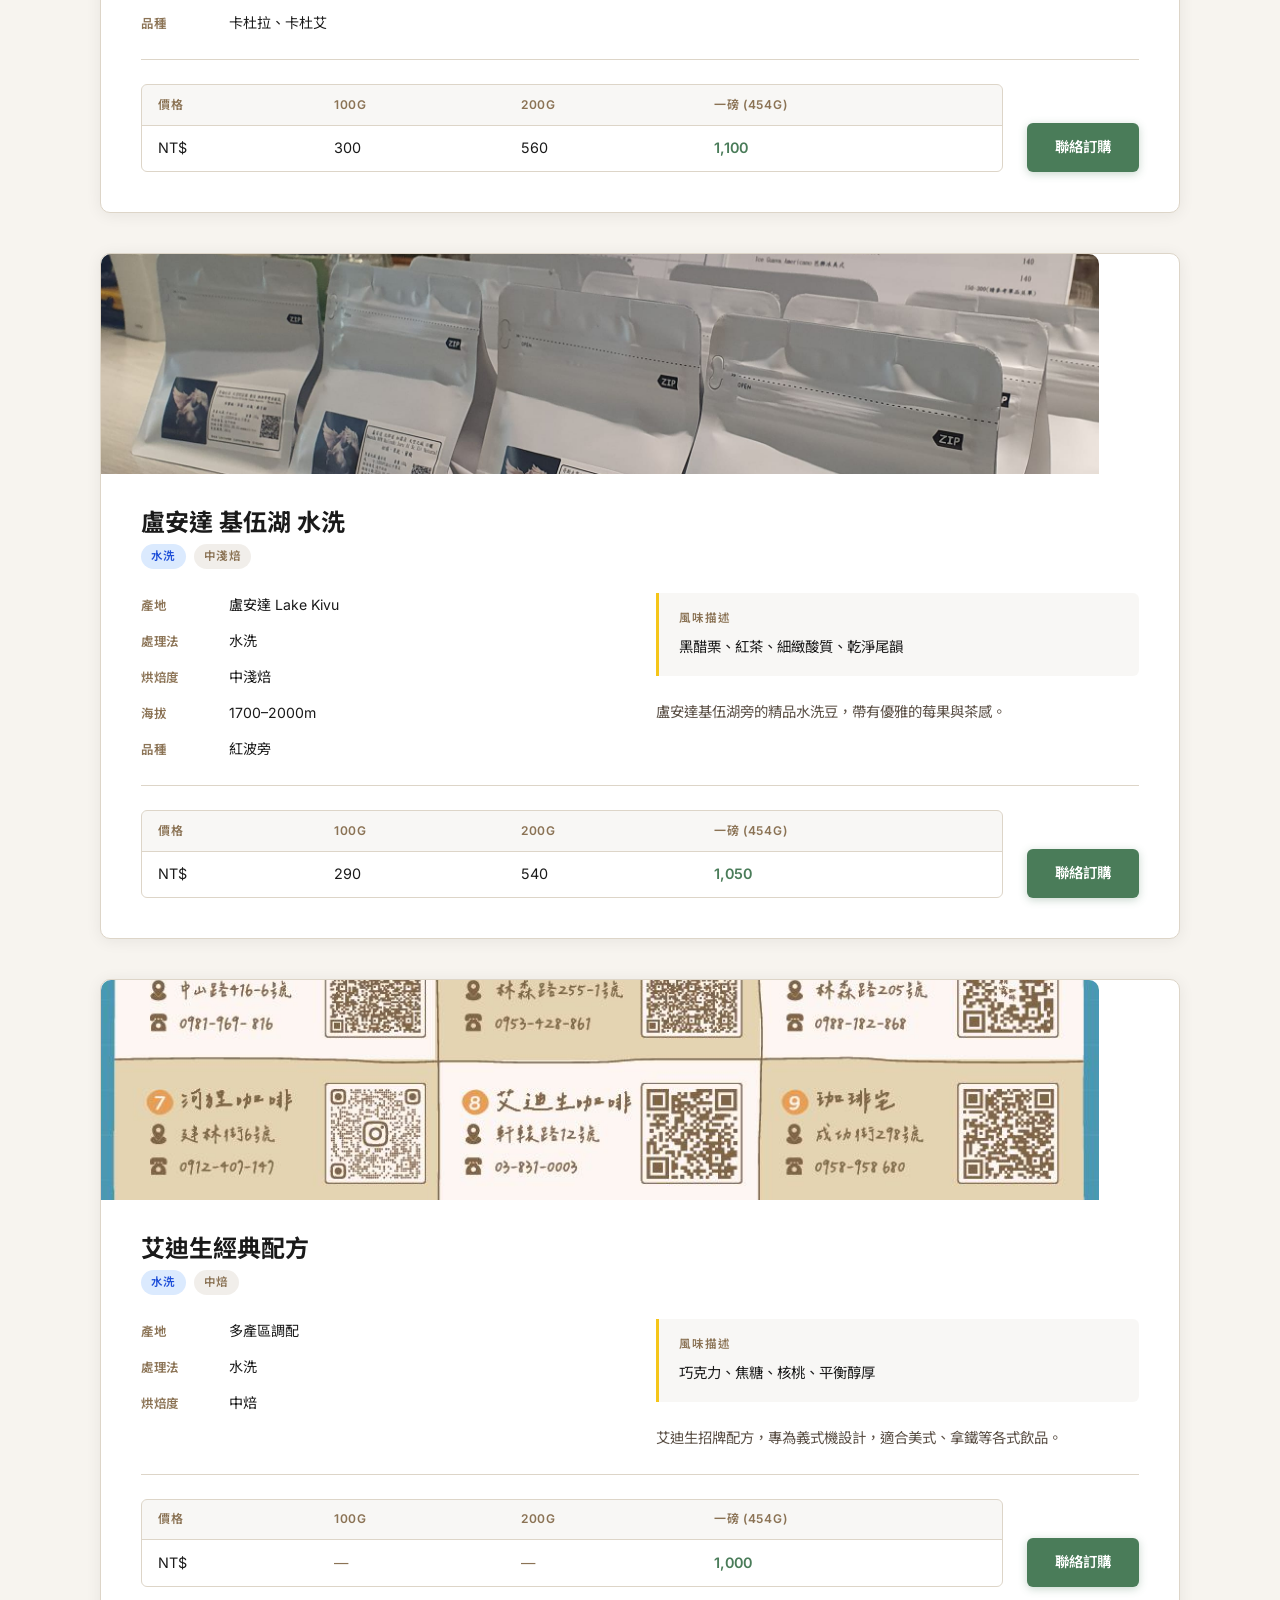
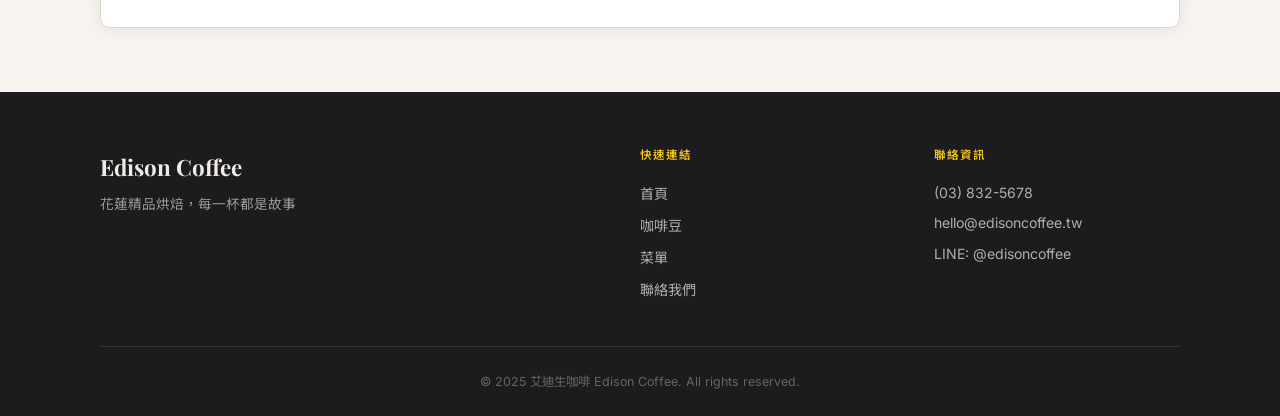
==== commit fafd55d0: "Add photos to all pages: hero backgrounds, bean cards, gallery, and atmospheric images Co-Authored-B" ====
--- a/beans.html
+++ b/beans.html
@@ -51,7 +51,7 @@
 </nav>
 
 <!-- ═══════════════════════════════════ PAGE HERO ════════════════════════════ -->
-<section class="page-hero">
+<section class="page-hero" style="background: linear-gradient(rgba(28,28,30,0.72), rgba(28,28,30,0.72)), url('images/beans.jpg') center/cover no-repeat;">
   <div class="container page-hero-inner">
     <span class="section-label" data-i18n="beans.hero.label">咖啡豆系列</span>
     <h1 class="section-title" data-i18n="beans.hero.title">精選單品與配方</h1>
@@ -65,6 +65,7 @@
 
     <!-- ── Bean 1: Ethiopia Yirgacheffe G1 ── -->
     <article class="bean-card">
+      <img src="images/product_catalogue.jpg" alt="衣索比亞 耶加雪菲 G1" class="bean-card-img" loading="lazy">
       <div class="bean-card-header">
         <div>
           <h2 data-i18n="bean1.name">衣索比亞 耶加雪菲 G1</h2>
@@ -137,6 +138,7 @@
 
     <!-- ── Bean 2: Costa Rica Tarrazu Honey ── -->
     <article class="bean-card">
+      <img src="images/products.jpg" alt="哥斯大黎加 塔拉珠 蜜處理" class="bean-card-img" loading="lazy">
       <div class="bean-card-header">
         <div>
           <h2 data-i18n="bean2.name">哥斯大黎加 塔拉珠 蜜處理</h2>
@@ -209,6 +211,7 @@
 
     <!-- ── Bean 3: Rwanda Lake Kivu Washed ── -->
     <article class="bean-card">
+      <img src="images/products_2.jpg" alt="盧安達 基伍湖 水洗" class="bean-card-img" loading="lazy">
       <div class="bean-card-header">
         <div>
           <h2 data-i18n="bean3.name">盧安達 基伍湖 水洗</h2>
@@ -281,6 +284,7 @@
 
     <!-- ── Bean 4: Edison House Blend ── -->
     <article class="bean-card">
+      <img src="images/try_to_sell.jpg" alt="艾迪生經典配方" class="bean-card-img" loading="lazy">
       <div class="bean-card-header">
         <div>
           <h2 data-i18n="bean4.name">艾迪生經典配方</h2>
--- a/css/styles.css
+++ b/css/styles.css
@@ -810,3 +810,88 @@
 .mt-2 { margin-top: 1rem; }
 .mt-3 { margin-top: 1.5rem; }
 .flex-between { display: flex; justify-content: space-between; align-items: center; }
+
+/* ── PHOTO IMAGES ────────────────────────────────────────── */
+/* About section image (above the dark card) */
+.about-img {
+  width: 100%;
+  height: 240px;
+  object-fit: cover;
+  border-radius: var(--radius) var(--radius) 0 0;
+  display: block;
+}
+.about-img + .about-card {
+  border-radius: 0 0 var(--radius) var(--radius);
+}
+
+/* Featured card image — bleeds to card edges */
+.featured-card-img {
+  width: calc(100% + 3.5rem);
+  height: 180px;
+  object-fit: cover;
+  margin: -1.75rem -1.75rem 0.75rem;
+  border-radius: var(--radius) var(--radius) 0 0;
+  display: block;
+}
+
+/* Bean card image — bleeds to card edges */
+.bean-card-img {
+  width: calc(100% + 5rem);
+  height: 220px;
+  object-fit: cover;
+  margin: -2.5rem -2.5rem 2rem;
+  border-radius: var(--radius) var(--radius) 0 0;
+  display: block;
+}
+
+/* ── PHOTO GALLERY (index page) ─────────────────────────── */
+.gallery-section {
+  padding: 0 0 5rem;
+  overflow: hidden;
+}
+.gallery-grid {
+  display: grid;
+  grid-template-columns: repeat(3, 1fr);
+  gap: 1rem;
+}
+.gallery-grid img {
+  width: 100%;
+  height: 280px;
+  object-fit: cover;
+  border-radius: var(--radius);
+  display: block;
+  transition: transform var(--transition), box-shadow var(--transition);
+}
+.gallery-grid img:hover {
+  transform: scale(1.02);
+  box-shadow: var(--shadow-hover);
+}
+
+/* ── PHOTO BANNER (menu / other pages) ──────────────────── */
+.photo-banner {
+  width: 100%;
+  height: 320px;
+  object-fit: cover;
+  display: block;
+}
+
+/* ── CONTACT ATMOSPHERE IMAGE ───────────────────────────── */
+.contact-atmo-img {
+  width: 100%;
+  height: 200px;
+  object-fit: cover;
+  border-radius: var(--radius);
+  display: block;
+  margin-top: 2rem;
+}
+
+/* Responsive additions */
+@media (max-width: 900px) {
+  .gallery-grid { grid-template-columns: repeat(3, 1fr); }
+}
+@media (max-width: 640px) {
+  .gallery-grid { grid-template-columns: 1fr; }
+  .gallery-grid img { height: 220px; }
+  .photo-banner { height: 200px; }
+  .bean-card-img { margin: -1.5rem -1.5rem 1.5rem; }
+}
